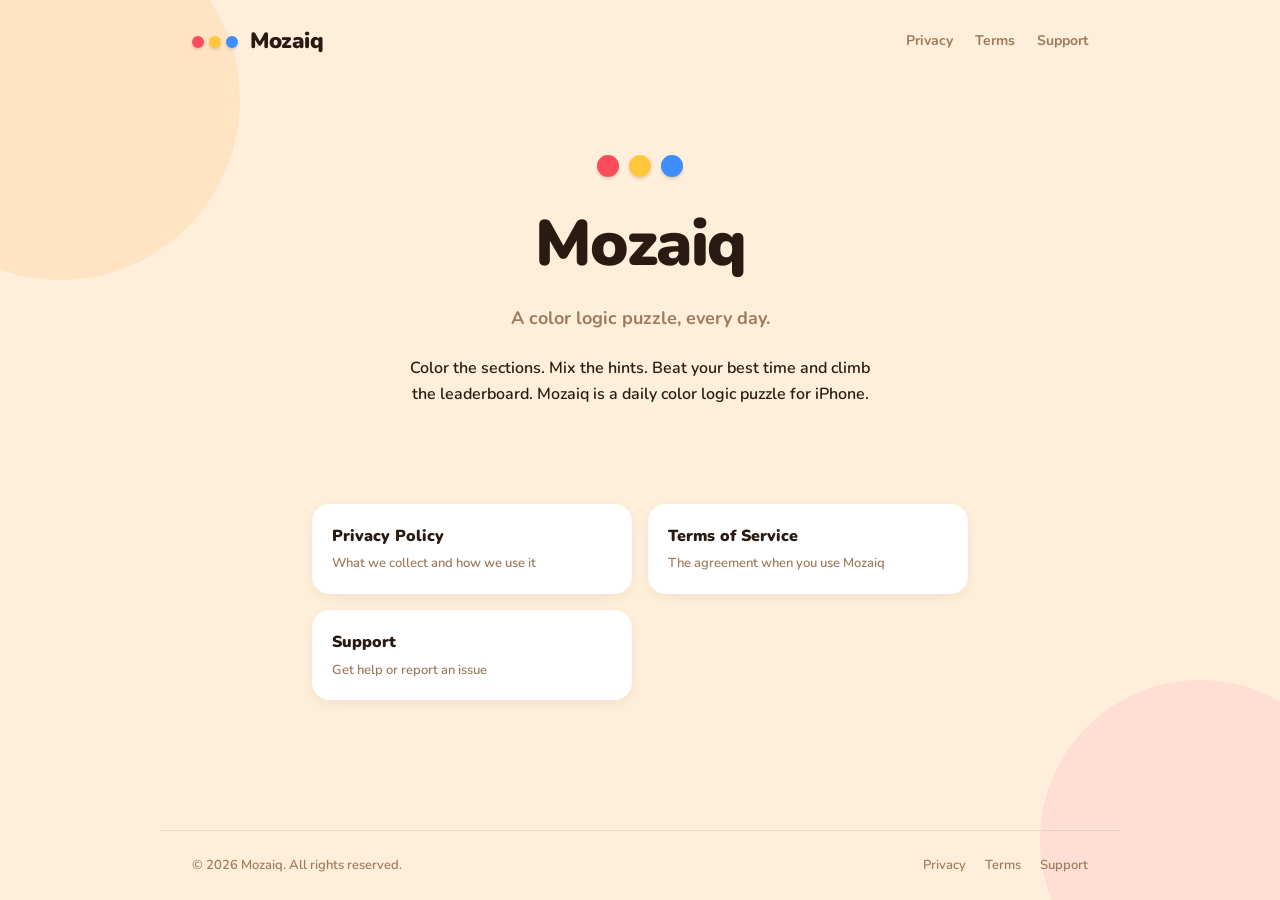
==== index.html @ 8b02a5b7 "Initial site: privacy, terms, support" ====
<!DOCTYPE html>
<html lang="en">
<head>
  <meta charset="UTF-8" />
  <meta name="viewport" content="width=device-width, initial-scale=1.0" />
  <title>Mozaiq — color logic puzzles</title>
  <meta name="description" content="A daily color logic puzzle game. Solve sections, mix hint colors, climb the leaderboard." />
  <link rel="preconnect" href="https://fonts.googleapis.com">
  <link rel="preconnect" href="https://fonts.gstatic.com" crossorigin>
  <link href="https://fonts.googleapis.com/css2?family=Nunito:wght@600;700;800;900&display=swap" rel="stylesheet">
  <link rel="stylesheet" href="style.css" />
</head>
<body>
  <nav class="nav">
    <a href="/" class="brand">
      <span class="brand-dots">
        <span class="d-r"></span>
        <span class="d-y"></span>
        <span class="d-b"></span>
      </span>
      <span class="brand-name">Mozaiq</span>
    </a>
    <div class="nav-links">
      <a href="privacy.html">Privacy</a>
      <a href="terms.html">Terms</a>
      <a href="support.html">Support</a>
    </div>
  </nav>

  <main>
    <section class="hero">
      <div class="brand-dots">
        <span class="d-r"></span>
        <span class="d-y"></span>
        <span class="d-b"></span>
      </div>
      <h1>Mozaiq</h1>
      <p class="tagline">A color logic puzzle, every day.</p>
      <p class="description">
        Color the sections. Mix the hints. Beat your best time and climb the
        leaderboard. Mozaiq is a daily color logic puzzle for iPhone.
      </p>
    </section>

    <div class="link-grid">
      <a href="privacy.html" class="link-card">
        <p class="link-card-title">Privacy Policy</p>
        <p class="link-card-sub">What we collect and how we use it</p>
      </a>
      <a href="terms.html" class="link-card">
        <p class="link-card-title">Terms of Service</p>
        <p class="link-card-sub">The agreement when you use Mozaiq</p>
      </a>
      <a href="support.html" class="link-card">
        <p class="link-card-title">Support</p>
        <p class="link-card-sub">Get help or report an issue</p>
      </a>
    </div>
  </main>

  <footer>
    <span>© <span id="year">2026</span> Mozaiq. All rights reserved.</span>
    <span>
      <a href="privacy.html">Privacy</a>
      <a href="terms.html">Terms</a>
      <a href="support.html">Support</a>
    </span>
  </footer>

  <script>document.getElementById('year').textContent = new Date().getFullYear();</script>
</body>
</html>
---- style.css ----
/* Mozaiq site — shared styles
   Matches the in-app palette and typography. */

:root {
  --bg: #FFEED9;
  --bg-alt: #FFE3C2;
  --panel: #FFFFFF;
  --ink: #2A1B12;
  --muted: #9C7C5E;
  --R: #F94D5C;
  --Y: #FFC83C;
  --B: #3D8DFB;
}

* { box-sizing: border-box; }

html, body {
  margin: 0;
  padding: 0;
  background: var(--bg);
  color: var(--ink);
  font-family: 'Nunito', system-ui, -apple-system, sans-serif;
  font-weight: 600;
  line-height: 1.6;
  -webkit-font-smoothing: antialiased;
}

body {
  min-height: 100vh;
  display: flex;
  flex-direction: column;
}

/* Decorative blobs (subtle, behind content) */
body::before, body::after {
  content: '';
  position: fixed;
  border-radius: 50%;
  z-index: 0;
  pointer-events: none;
}
body::before {
  width: 360px; height: 360px;
  background: #FFD7A8;
  opacity: 0.45;
  top: -80px; left: -120px;
}
body::after {
  width: 320px; height: 320px;
  background: #FFC0CB;
  opacity: 0.35;
  bottom: -100px; right: -80px;
}

/* Top nav */
.nav {
  position: relative;
  z-index: 1;
  padding: 24px 32px;
  display: flex;
  align-items: center;
  justify-content: space-between;
  max-width: 960px;
  margin: 0 auto;
  width: 100%;
}
.brand {
  display: flex;
  align-items: center;
  gap: 12px;
  text-decoration: none;
  color: var(--ink);
}
.brand-dots {
  display: flex;
  gap: 5px;
}
.brand-dots span {
  width: 12px; height: 12px;
  border-radius: 50%;
  box-shadow: 0 2px 3px rgba(42,27,18,0.15);
}
.brand-dots .d-r { background: var(--R); }
.brand-dots .d-y { background: var(--Y); }
.brand-dots .d-b { background: var(--B); }
.brand-name {
  font-weight: 900;
  font-size: 22px;
  letter-spacing: -0.5px;
}
.nav-links {
  display: flex;
  gap: 22px;
  font-size: 14px;
  font-weight: 700;
}
.nav-links a {
  color: var(--muted);
  text-decoration: none;
  transition: color 0.15s ease;
}
.nav-links a:hover { color: var(--ink); }
.nav-links a.active { color: var(--ink); }

/* Main content */
main {
  flex: 1;
  position: relative;
  z-index: 1;
  max-width: 720px;
  width: 100%;
  margin: 0 auto;
  padding: 24px 32px 64px;
}

.page-title {
  font-weight: 900;
  font-size: 38px;
  letter-spacing: -0.8px;
  line-height: 1.1;
  margin: 24px 0 8px;
}
.page-kicker {
  font-weight: 700;
  font-size: 12px;
  color: var(--muted);
  text-transform: uppercase;
  letter-spacing: 1.5px;
  margin: 0;
}
.page-updated {
  font-weight: 700;
  font-size: 13px;
  color: var(--muted);
  margin: 8px 0 32px;
}

/* Content card */
.card {
  background: var(--panel);
  border-radius: 22px;
  padding: 32px;
  box-shadow: 0 8px 24px rgba(42,27,18,0.08);
  margin-bottom: 24px;
}

.card h2 {
  font-weight: 900;
  font-size: 20px;
  margin: 28px 0 12px;
  letter-spacing: -0.3px;
}
.card h2:first-child { margin-top: 0; }

.card h3 {
  font-weight: 700;
  font-size: 15px;
  margin: 20px 0 6px;
  color: var(--ink);
}

.card p, .card li {
  font-size: 15px;
  color: var(--ink);
  margin: 8px 0;
}
.card ul, .card ol {
  padding-left: 22px;
}
.card a {
  color: var(--B);
  text-decoration: underline;
  text-decoration-color: rgba(61,141,251,0.4);
  text-underline-offset: 3px;
}
.card a:hover {
  text-decoration-color: var(--B);
}
.card strong { font-weight: 800; }

/* Landing hero */
.hero {
  text-align: center;
  padding: 48px 0 32px;
}
.hero .brand-dots {
  justify-content: center;
  margin: 0 auto 16px;
  gap: 10px;
}
.hero .brand-dots span {
  width: 22px; height: 22px;
}
.hero h1 {
  font-weight: 900;
  font-size: 64px;
  letter-spacing: -1.5px;
  margin: 0 0 8px;
}
.hero .tagline {
  font-weight: 700;
  font-size: 18px;
  color: var(--muted);
  margin: 0 0 24px;
}
.hero .description {
  font-size: 16px;
  max-width: 480px;
  margin: 0 auto 32px;
  color: var(--ink);
}

/* Big link cards on landing */
.link-grid {
  display: grid;
  grid-template-columns: repeat(auto-fit, minmax(220px, 1fr));
  gap: 16px;
  margin: 32px 0;
}
.link-card {
  background: var(--panel);
  border-radius: 18px;
  padding: 20px;
  text-decoration: none;
  color: var(--ink);
  box-shadow: 0 4px 12px rgba(42,27,18,0.06);
  transition: transform 0.15s ease, box-shadow 0.15s ease;
}
.link-card:hover {
  transform: translateY(-2px);
  box-shadow: 0 8px 20px rgba(42,27,18,0.10);
}
.link-card-title {
  font-weight: 900;
  font-size: 16px;
  margin: 0 0 4px;
}
.link-card-sub {
  font-weight: 600;
  font-size: 13px;
  color: var(--muted);
  margin: 0;
}

/* Footer */
footer {
  position: relative;
  z-index: 1;
  padding: 24px 32px;
  max-width: 960px;
  margin: 0 auto;
  width: 100%;
  border-top: 1px solid rgba(42,27,18,0.08);
  font-size: 13px;
  color: var(--muted);
  display: flex;
  justify-content: space-between;
  flex-wrap: wrap;
  gap: 12px;
}
footer a {
  color: var(--muted);
  text-decoration: none;
  margin-left: 16px;
}
footer a:hover { color: var(--ink); }

/* Mobile */
@media (max-width: 640px) {
  .nav, main, footer { padding-left: 20px; padding-right: 20px; }
  .nav-links { gap: 14px; font-size: 13px; }
  .page-title { font-size: 30px; }
  .hero h1 { font-size: 48px; }
  .card { padding: 24px; }
}
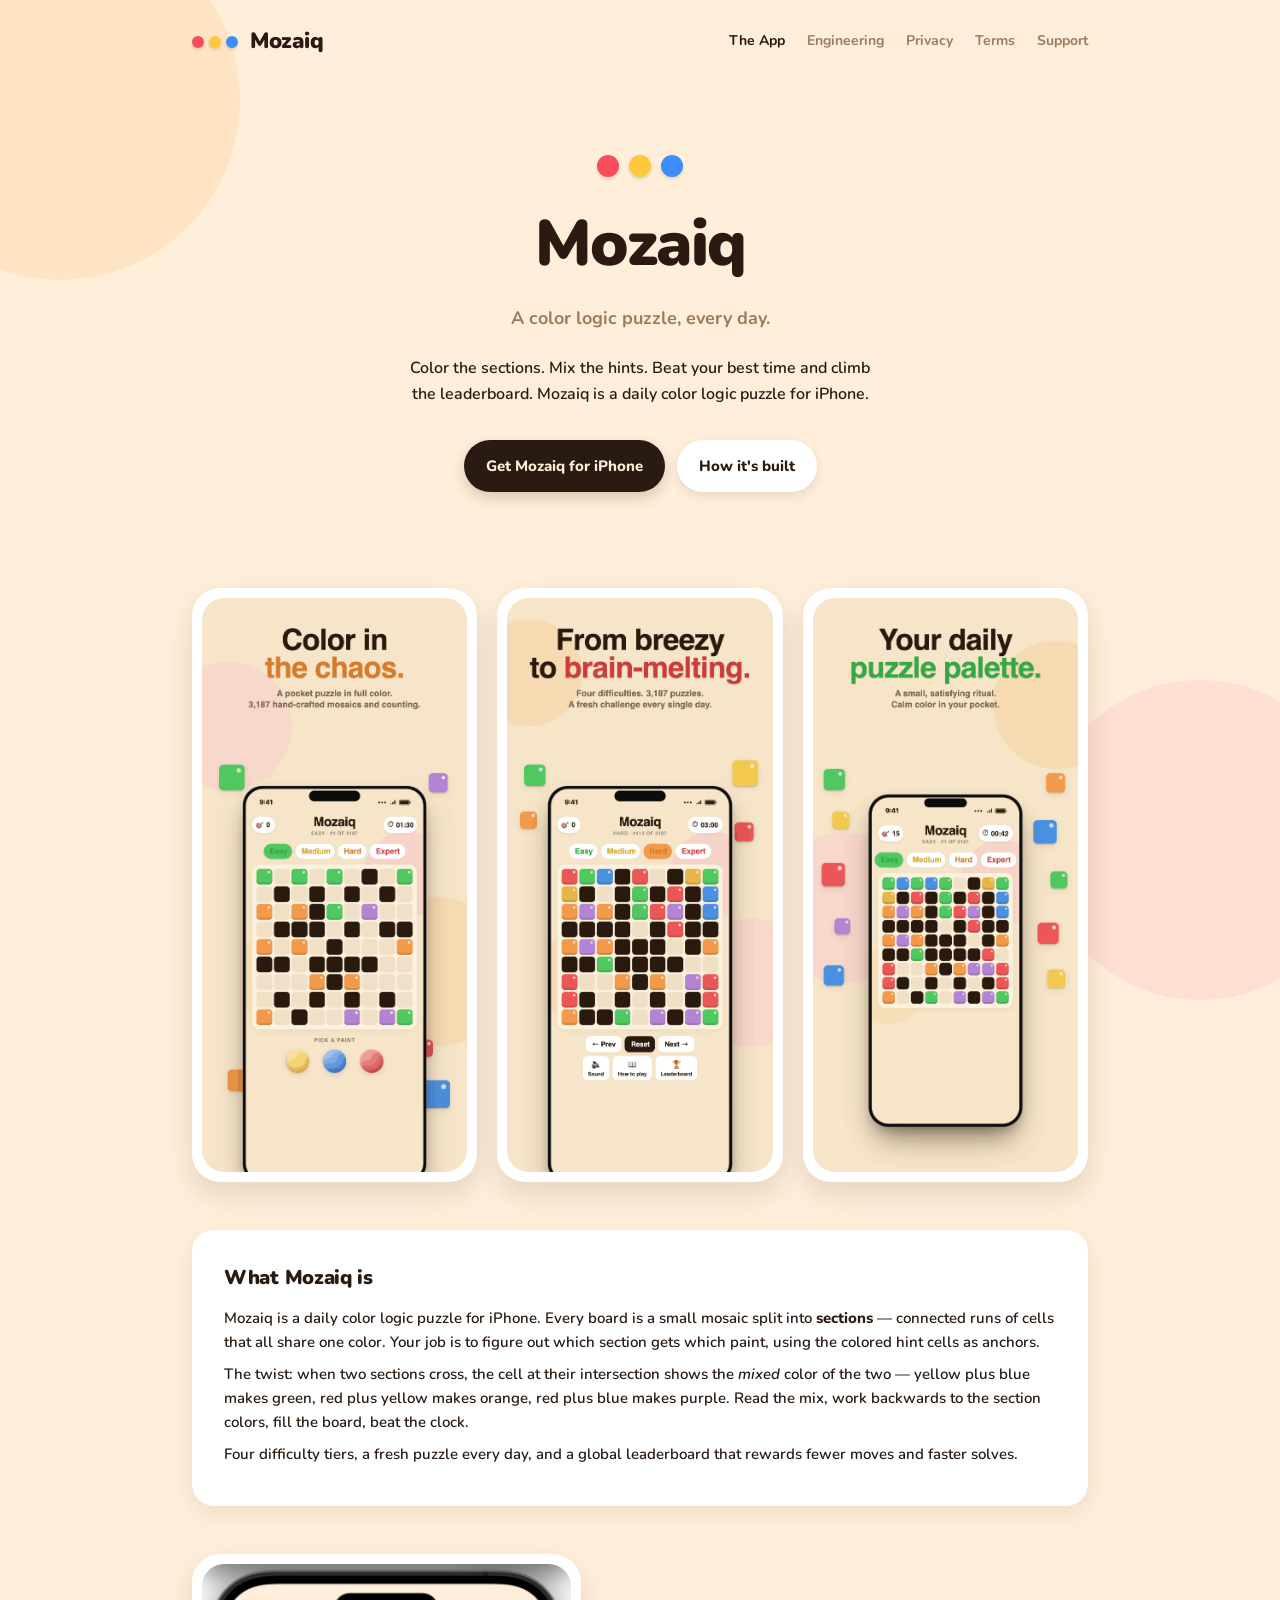
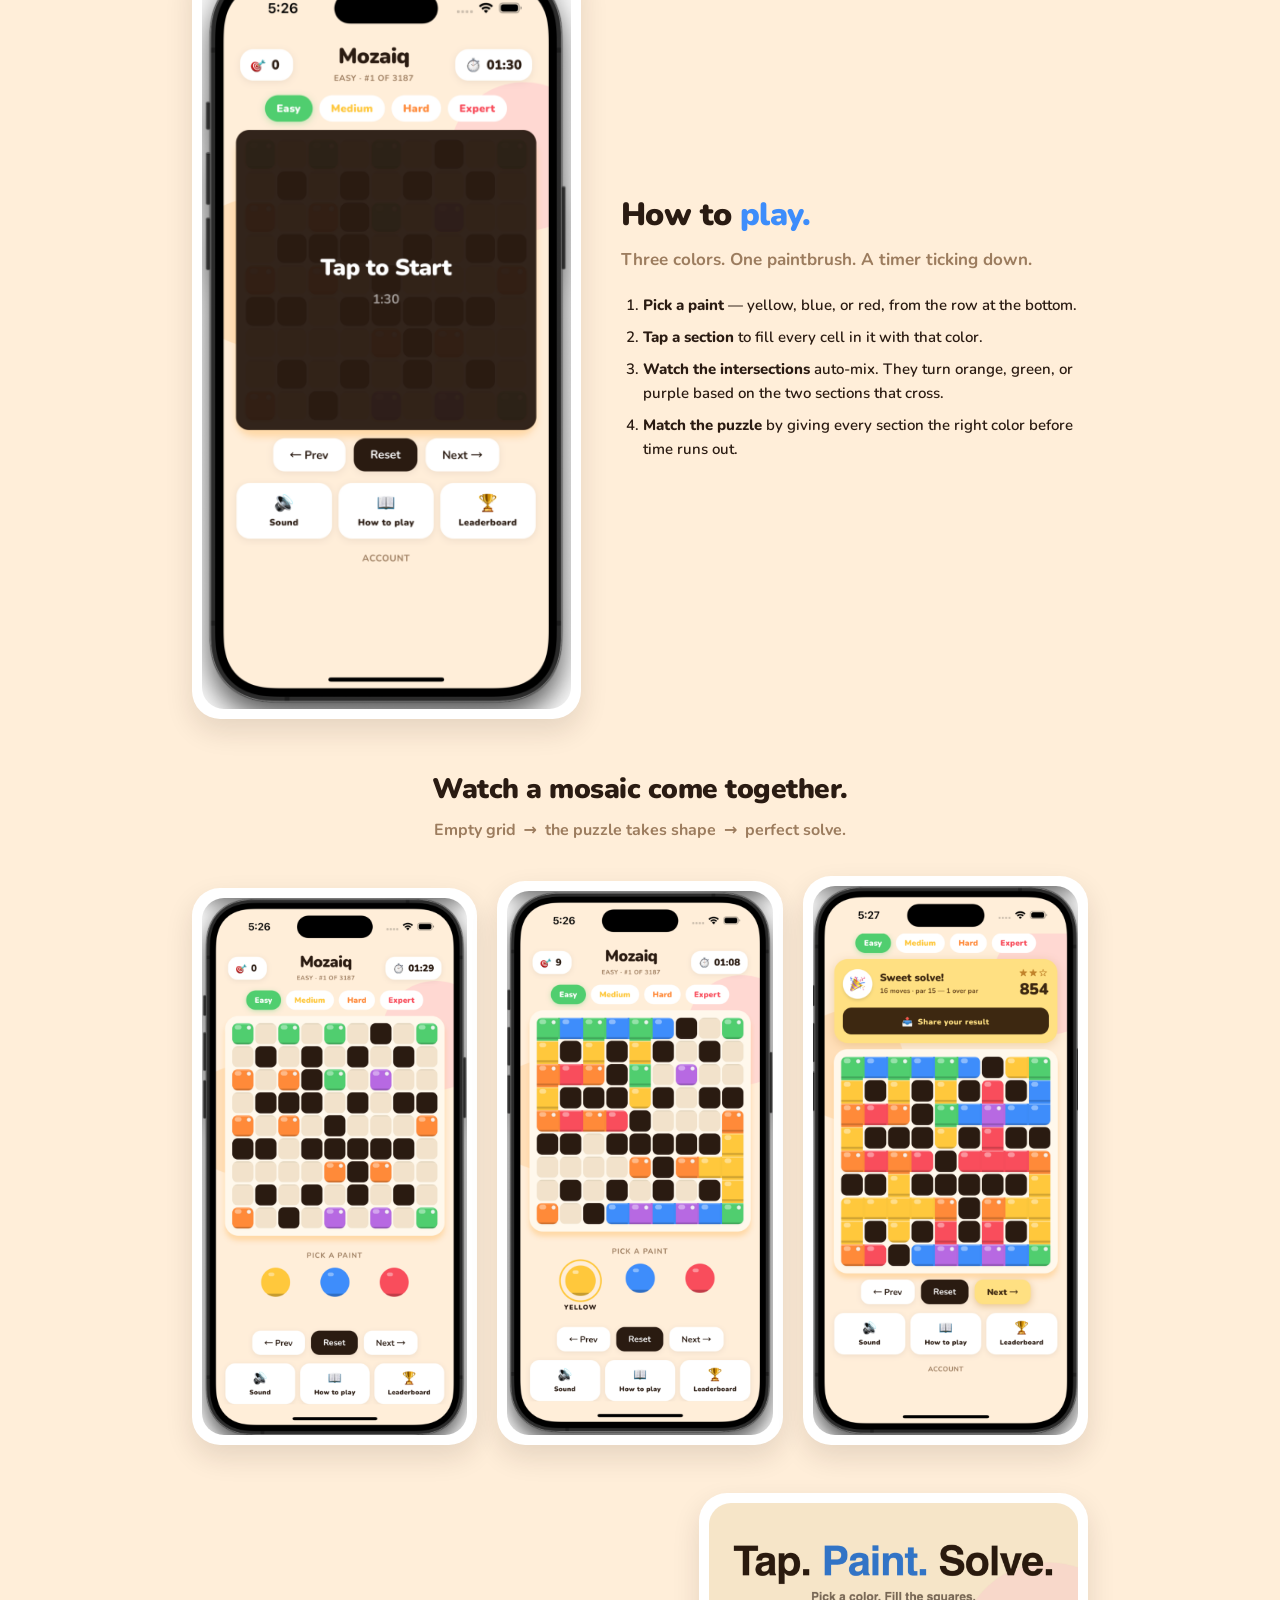
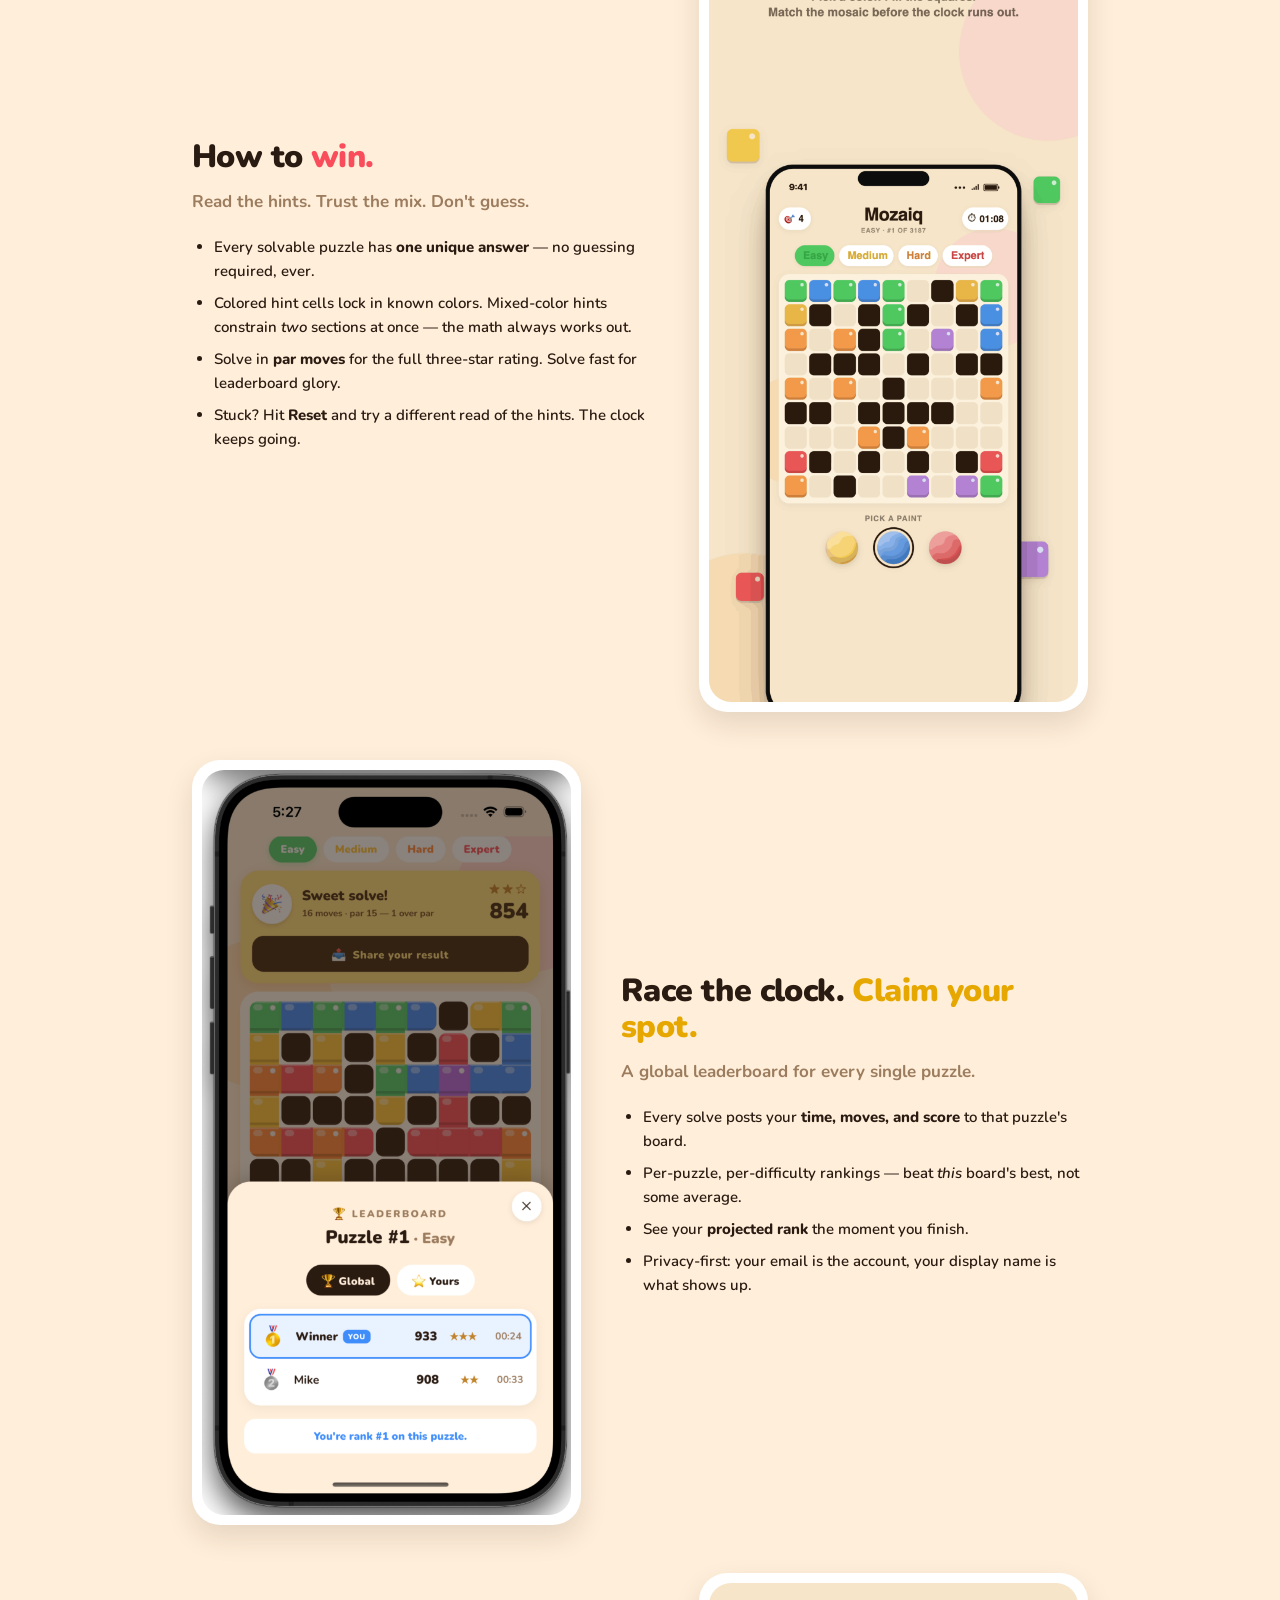
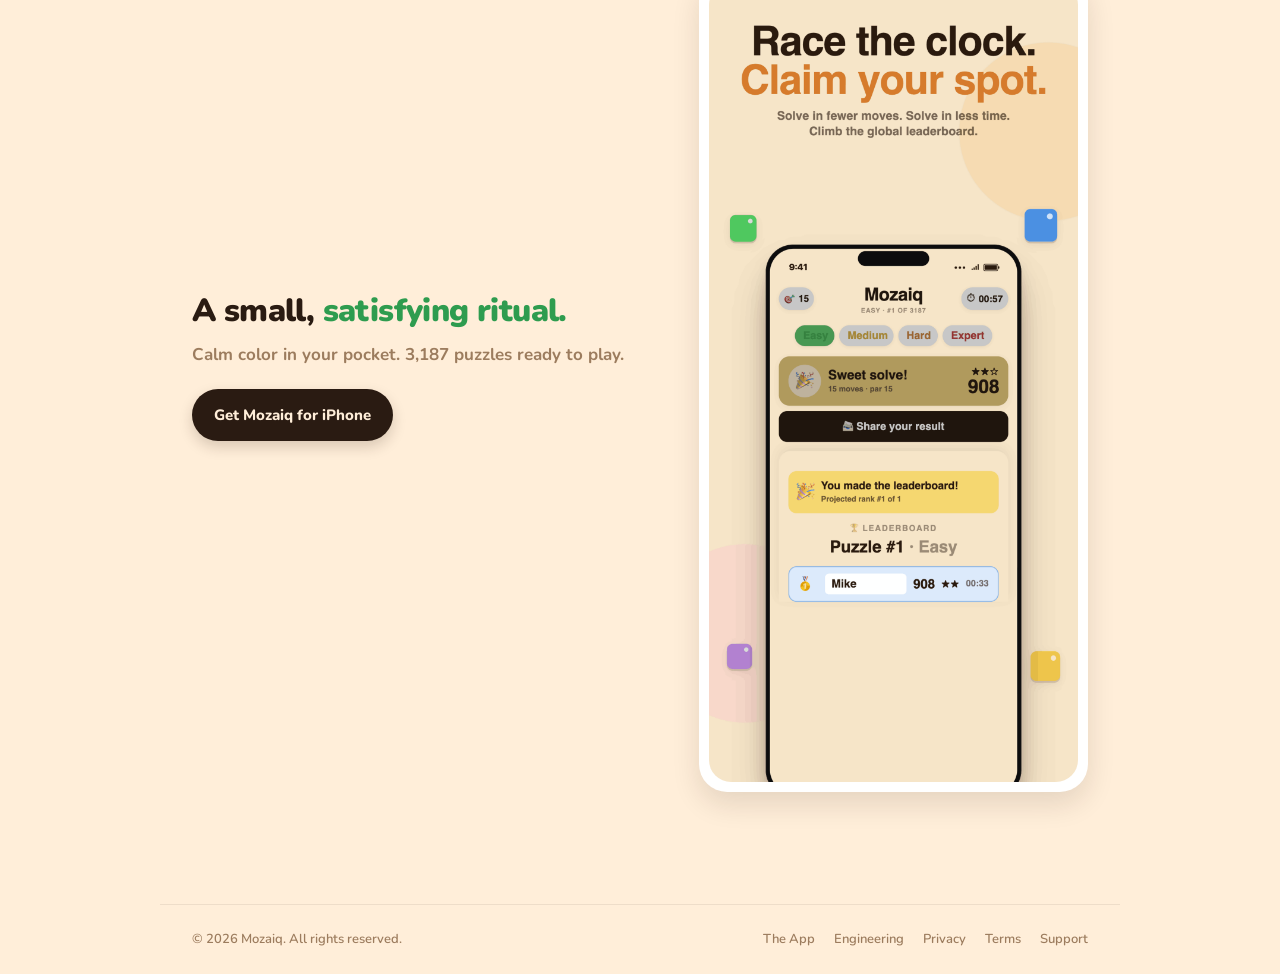
==== commit 43ca16fc: "Add marketing landing and engineering portfolio pages - Merge home page with marketing content: hero" ====
--- a/index.html
+++ b/index.html
@@ -12,7 +12,7 @@
 </head>
 <body>
   <nav class="nav">
-    <a href="/" class="brand">
+    <a href="index.html" class="brand">
       <span class="brand-dots">
         <span class="d-r"></span>
         <span class="d-y"></span>
@@ -21,13 +21,15 @@
       <span class="brand-name">Mozaiq</span>
     </a>
     <div class="nav-links">
+      <a href="index.html" class="active">The App</a>
+      <a href="engineering.html">Engineering</a>
       <a href="privacy.html">Privacy</a>
       <a href="terms.html">Terms</a>
       <a href="support.html">Support</a>
     </div>
   </nav>
 
-  <main>
+  <main class="wide">
     <section class="hero">
       <div class="brand-dots">
         <span class="d-r"></span>
@@ -40,27 +42,136 @@
         Color the sections. Mix the hints. Beat your best time and climb the
         leaderboard. Mozaiq is a daily color logic puzzle for iPhone.
       </p>
+      <div class="cta-row">
+        <!-- TODO: replace href="#" with real App Store / TestFlight URL when live -->
+        <a href="#" class="btn">Get Mozaiq for iPhone</a>
+        <a href="engineering.html" class="btn btn-secondary">How it's built</a>
+      </div>
     </section>
 
-    <div class="link-grid">
-      <a href="privacy.html" class="link-card">
-        <p class="link-card-title">Privacy Policy</p>
-        <p class="link-card-sub">What we collect and how we use it</p>
-      </a>
-      <a href="terms.html" class="link-card">
-        <p class="link-card-title">Terms of Service</p>
-        <p class="link-card-sub">The agreement when you use Mozaiq</p>
-      </a>
-      <a href="support.html" class="link-card">
-        <p class="link-card-title">Support</p>
-        <p class="link-card-sub">Get help or report an issue</p>
-      </a>
+    <!-- Hero strip: 3 polished App Store promo frames -->
+    <section class="screenshot-strip" aria-label="App Store promo screenshots">
+      <div class="screenshot">
+        <img src="assets/screenshots/mozaiq-promo-01.png" alt="Mozaiq promo: Color in the chaos" />
+      </div>
+      <div class="screenshot">
+        <img src="assets/screenshots/mozaiq-promo-03.png" alt="Mozaiq promo: From breezy to brain-melting" />
+      </div>
+      <div class="screenshot">
+        <img src="assets/screenshots/mozaiq-promo-05.png" alt="Mozaiq promo: Your daily puzzle palette" />
+      </div>
+    </section>
+
+    <!-- What Mozaiq is -->
+    <div class="card">
+      <h2>What Mozaiq is</h2>
+      <p>
+        Mozaiq is a daily color logic puzzle for iPhone. Every board is a small mosaic
+        split into <strong>sections</strong> — connected runs of cells that all share one color.
+        Your job is to figure out which section gets which paint, using the colored hint
+        cells as anchors.
+      </p>
+      <p>
+        The twist: when two sections cross, the cell at their intersection shows the
+        <em>mixed</em> color of the two — yellow plus blue makes green, red plus yellow
+        makes orange, red plus blue makes purple. Read the mix, work backwards to the
+        section colors, fill the board, beat the clock.
+      </p>
+      <p>
+        Four difficulty tiers, a fresh puzzle every day, and a global leaderboard
+        that rewards fewer moves and faster solves.
+      </p>
     </div>
+
+    <!-- How to play -->
+    <section class="feature-row">
+      <div class="feature-shot">
+        <img src="assets/screenshots/pic%200.png" alt="Mozaiq main board — Tap to start" />
+      </div>
+      <div class="feature-copy">
+        <h2>How to <span class="accent-b">play.</span></h2>
+        <p class="lede">Three colors. One paintbrush. A timer ticking down.</p>
+        <ol>
+          <li><strong>Pick a paint</strong> — yellow, blue, or red, from the row at the bottom.</li>
+          <li><strong>Tap a section</strong> to fill every cell in it with that color.</li>
+          <li><strong>Watch the intersections</strong> auto-mix. They turn orange, green, or purple based on the two sections that cross.</li>
+          <li><strong>Match the puzzle</strong> by giving every section the right color before time runs out.</li>
+        </ol>
+      </div>
+    </section>
+
+    <!-- Gameplay arc: empty → mid → completed -->
+    <section class="arc">
+      <h2 class="arc-title">Watch a mosaic come together.</h2>
+      <p class="arc-sub">Empty grid &nbsp;→&nbsp; the puzzle takes shape &nbsp;→&nbsp; perfect solve.</p>
+      <div class="screenshot-strip" aria-label="Gameplay progression: empty, mid-game, completed">
+        <div class="screenshot">
+          <img src="assets/screenshots/pic1.png" alt="Mozaiq board — empty starting state with hints only" />
+        </div>
+        <div class="screenshot">
+          <img src="assets/screenshots/pic2.png" alt="Mozaiq board — mid-game, sections being filled in" />
+        </div>
+        <div class="screenshot">
+          <img src="assets/screenshots/pic3.png" alt="Mozaiq board — completed, every section solved" />
+        </div>
+      </div>
+    </section>
+
+    <!-- How to win -->
+    <section class="feature-row reverse">
+      <div class="feature-shot">
+        <img src="assets/screenshots/mozaiq-promo-02.png" alt="Mozaiq promo: Tap. Paint. Solve." />
+      </div>
+      <div class="feature-copy">
+        <h2>How to <span class="accent-r">win.</span></h2>
+        <p class="lede">Read the hints. Trust the mix. Don't guess.</p>
+        <ul>
+          <li>Every solvable puzzle has <strong>one unique answer</strong> — no guessing required, ever.</li>
+          <li>Colored hint cells lock in known colors. Mixed-color hints constrain <em>two</em> sections at once — the math always works out.</li>
+          <li>Solve in <strong>par moves</strong> for the full three-star rating. Solve fast for leaderboard glory.</li>
+          <li>Stuck? Hit <strong>Reset</strong> and try a different read of the hints. The clock keeps going.</li>
+        </ul>
+      </div>
+    </section>
+
+    <!-- Leaderboard -->
+    <section class="feature-row">
+      <div class="feature-shot">
+        <img src="assets/screenshots/pic%204.png" alt="Mozaiq leaderboard — projected rank after a solve" />
+      </div>
+      <div class="feature-copy">
+        <h2>Race the clock. <span class="accent-y">Claim your spot.</span></h2>
+        <p class="lede">A global leaderboard for every single puzzle.</p>
+        <ul>
+          <li>Every solve posts your <strong>time, moves, and score</strong> to that puzzle's board.</li>
+          <li>Per-puzzle, per-difficulty rankings — beat <em>this</em> board's best, not some average.</li>
+          <li>See your <strong>projected rank</strong> the moment you finish.</li>
+          <li>Privacy-first: your email is the account, your display name is what shows up.</li>
+        </ul>
+      </div>
+    </section>
+
+    <!-- Closing -->
+    <section class="feature-row reverse">
+      <div class="feature-shot">
+        <img src="assets/screenshots/mozaiq-promo-04.png" alt="Mozaiq promo: Race the clock, claim your spot" />
+      </div>
+      <div class="feature-copy">
+        <h2>A small, <span class="accent-g">satisfying ritual.</span></h2>
+        <p class="lede">Calm color in your pocket. 3,187 puzzles ready to play.</p>
+        <div class="cta-row" style="justify-content: flex-start;">
+          <!-- TODO: replace href="#" with real App Store / TestFlight URL when live -->
+          <a href="#" class="btn">Get Mozaiq for iPhone</a>
+        </div>
+      </div>
+    </section>
   </main>
 
   <footer>
     <span>© <span id="year">2026</span> Mozaiq. All rights reserved.</span>
     <span>
+      <a href="index.html">The App</a>
+      <a href="engineering.html">Engineering</a>
       <a href="privacy.html">Privacy</a>
       <a href="terms.html">Terms</a>
       <a href="support.html">Support</a>
--- a/style.css
+++ b/style.css
@@ -265,6 +265,308 @@
 }
 footer a:hover { color: var(--ink); }
 
+/* ─────────────────────────────────────────────────────────────
+   Wide pages (marketing + engineering): widen main, allow rows
+   ───────────────────────────────────────────────────────────── */
+main.wide {
+  max-width: 960px;
+}
+
+/* Hero CTA button (marketing page) */
+.cta-row {
+  display: flex;
+  justify-content: center;
+  gap: 12px;
+  flex-wrap: wrap;
+  margin: 8px 0 32px;
+}
+.btn {
+  display: inline-flex;
+  align-items: center;
+  gap: 8px;
+  background: var(--ink);
+  color: var(--bg);
+  font-family: inherit;
+  font-weight: 800;
+  font-size: 15px;
+  text-decoration: none;
+  padding: 14px 22px;
+  border-radius: 999px;
+  box-shadow: 0 6px 14px rgba(42,27,18,0.18);
+  transition: transform 0.15s ease, box-shadow 0.15s ease;
+}
+.btn:hover {
+  transform: translateY(-1px);
+  box-shadow: 0 10px 20px rgba(42,27,18,0.22);
+}
+.btn-secondary {
+  background: var(--panel);
+  color: var(--ink);
+  box-shadow: 0 4px 12px rgba(42,27,18,0.10);
+}
+
+/* Screenshot strip — phone frames in a row */
+.screenshot-strip {
+  display: grid;
+  grid-template-columns: repeat(3, 1fr);
+  gap: 20px;
+  margin: 32px 0 48px;
+  align-items: end;
+}
+.screenshot {
+  background: var(--panel);
+  border-radius: 28px;
+  padding: 10px;
+  box-shadow: 0 12px 28px rgba(42,27,18,0.12);
+  overflow: hidden;
+}
+.screenshot img {
+  width: 100%;
+  height: auto;
+  display: block;
+  border-radius: 22px;
+}
+/* Captioned arc — used for the empty → mid → completed gameplay progression */
+.arc {
+  margin: 48px 0;
+}
+.arc-title {
+  text-align: center;
+  font-weight: 900;
+  font-size: 28px;
+  letter-spacing: -0.5px;
+  margin: 0 0 6px;
+}
+.arc-sub {
+  text-align: center;
+  color: var(--muted);
+  font-weight: 700;
+  margin: 0 0 24px;
+}
+
+/* Feature rows — alternating image / copy */
+.feature-row {
+  display: grid;
+  grid-template-columns: 1fr 1.2fr;
+  gap: 40px;
+  align-items: center;
+  margin: 48px 0;
+}
+.feature-row.reverse {
+  grid-template-columns: 1.2fr 1fr;
+}
+.feature-row.reverse .feature-shot {
+  order: 2;
+}
+.feature-shot {
+  background: var(--panel);
+  border-radius: 28px;
+  padding: 10px;
+  box-shadow: 0 12px 28px rgba(42,27,18,0.12);
+}
+.feature-shot img {
+  width: 100%;
+  height: auto;
+  display: block;
+  border-radius: 22px;
+}
+.feature-shot .screenshot-placeholder {
+  aspect-ratio: 9 / 19.5;
+}
+.feature-copy h2 {
+  font-weight: 900;
+  font-size: 32px;
+  letter-spacing: -0.6px;
+  line-height: 1.15;
+  margin: 0 0 12px;
+}
+.feature-copy .lede {
+  font-size: 17px;
+  color: var(--muted);
+  font-weight: 700;
+  margin: 0 0 20px;
+}
+.feature-copy ol, .feature-copy ul {
+  padding-left: 22px;
+  font-size: 15px;
+}
+.feature-copy li { margin: 8px 0; }
+.feature-copy li strong { font-weight: 800; }
+
+/* Color-accent words (for hero headlines) */
+.accent-r { color: var(--R); }
+.accent-y { color: #E6A800; } /* darker yellow for contrast on beige */
+.accent-b { color: var(--B); }
+.accent-g { color: #2E9C4F; }
+.accent-o { color: #E26A1F; }
+.accent-p { color: #8B4FB5; }
+
+/* ─────────────────────────────────────────────────────────────
+   Engineering page components
+   ───────────────────────────────────────────────────────────── */
+
+/* Lede paragraph under page title */
+.page-lede {
+  font-size: 18px;
+  color: var(--ink);
+  font-weight: 700;
+  margin: 0 0 32px;
+  max-width: 640px;
+}
+
+/* Stat grid — "at a glance" numbers */
+.stat-grid {
+  display: grid;
+  grid-template-columns: repeat(auto-fit, minmax(180px, 1fr));
+  gap: 16px;
+  margin: 24px 0 32px;
+}
+.stat {
+  background: var(--panel);
+  border-radius: 18px;
+  padding: 20px;
+  box-shadow: 0 4px 12px rgba(42,27,18,0.06);
+}
+.stat-num {
+  font-weight: 900;
+  font-size: 28px;
+  letter-spacing: -0.5px;
+  color: var(--ink);
+  margin: 0 0 4px;
+  line-height: 1.1;
+}
+.stat-label {
+  font-weight: 700;
+  font-size: 13px;
+  color: var(--muted);
+  margin: 0;
+}
+
+/* Tech-stack pills, grouped by surface */
+.stack-group {
+  margin: 16px 0 24px;
+}
+.stack-group h3 {
+  font-weight: 700;
+  font-size: 12px;
+  text-transform: uppercase;
+  letter-spacing: 1.5px;
+  color: var(--muted);
+  margin: 16px 0 10px;
+}
+.tech-tags {
+  display: flex;
+  flex-wrap: wrap;
+  gap: 8px;
+}
+.tech-tag {
+  background: var(--bg-alt);
+  color: var(--ink);
+  font-weight: 700;
+  font-size: 13px;
+  padding: 6px 12px;
+  border-radius: 999px;
+}
+
+/* Pipeline diagram — vertical stages with connectors */
+.pipeline {
+  display: flex;
+  flex-direction: column;
+  gap: 0;
+  margin: 20px 0;
+}
+.pipeline-stage {
+  background: var(--bg-alt);
+  border-radius: 14px;
+  padding: 14px 18px;
+  position: relative;
+}
+.pipeline-stage + .pipeline-stage {
+  margin-top: 24px;
+}
+.pipeline-stage + .pipeline-stage::before {
+  content: '';
+  position: absolute;
+  top: -18px;
+  left: 28px;
+  width: 2px;
+  height: 12px;
+  background: var(--muted);
+  opacity: 0.4;
+  border-radius: 2px;
+}
+.pipeline-stage-name {
+  font-weight: 900;
+  font-size: 15px;
+  margin: 0 0 4px;
+  color: var(--ink);
+}
+.pipeline-stage-detail {
+  font-size: 13px;
+  color: var(--muted);
+  margin: 0;
+  font-weight: 600;
+}
+.pipeline-stage-detail code {
+  background: var(--panel);
+  color: var(--ink);
+  padding: 1px 6px;
+  border-radius: 4px;
+  font-size: 12px;
+}
+
+/* Inline code style */
+code.path {
+  background: var(--bg-alt);
+  color: var(--ink);
+  padding: 1px 6px;
+  border-radius: 4px;
+  font-size: 13px;
+  font-family: ui-monospace, SFMono-Regular, Menlo, monospace;
+  font-weight: 700;
+}
+
+/* Color swatch row */
+.swatch-row {
+  display: flex;
+  gap: 10px;
+  flex-wrap: wrap;
+  margin: 12px 0 20px;
+}
+.swatch {
+  width: 56px;
+  height: 56px;
+  border-radius: 14px;
+  box-shadow: 0 4px 10px rgba(42,27,18,0.12);
+  display: flex;
+  align-items: flex-end;
+  justify-content: center;
+  padding-bottom: 4px;
+  font-size: 11px;
+  font-weight: 800;
+  color: rgba(255,255,255,0.95);
+  text-shadow: 0 1px 2px rgba(0,0,0,0.25);
+}
+
+/* Single screenshot embedded inline (for engineering page) */
+.inline-shot {
+  max-width: 280px;
+  margin: 24px auto;
+  background: var(--panel);
+  border-radius: 28px;
+  padding: 10px;
+  box-shadow: 0 12px 28px rgba(42,27,18,0.12);
+}
+.inline-shot img {
+  width: 100%;
+  height: auto;
+  display: block;
+  border-radius: 22px;
+}
+.inline-shot .screenshot-placeholder {
+  aspect-ratio: 9 / 19.5;
+}
+
 /* Mobile */
 @media (max-width: 640px) {
   .nav, main, footer { padding-left: 20px; padding-right: 20px; }
@@ -272,4 +574,12 @@
   .page-title { font-size: 30px; }
   .hero h1 { font-size: 48px; }
   .card { padding: 24px; }
-}
+  .screenshot-strip { grid-template-columns: 1fr; max-width: 320px; margin-left: auto; margin-right: auto; }
+  .feature-row, .feature-row.reverse {
+    grid-template-columns: 1fr;
+    gap: 24px;
+  }
+  .feature-row.reverse .feature-shot { order: 0; }
+  .feature-shot, .inline-shot { max-width: 320px; margin-left: auto; margin-right: auto; }
+  .feature-copy h2 { font-size: 26px; }
+}
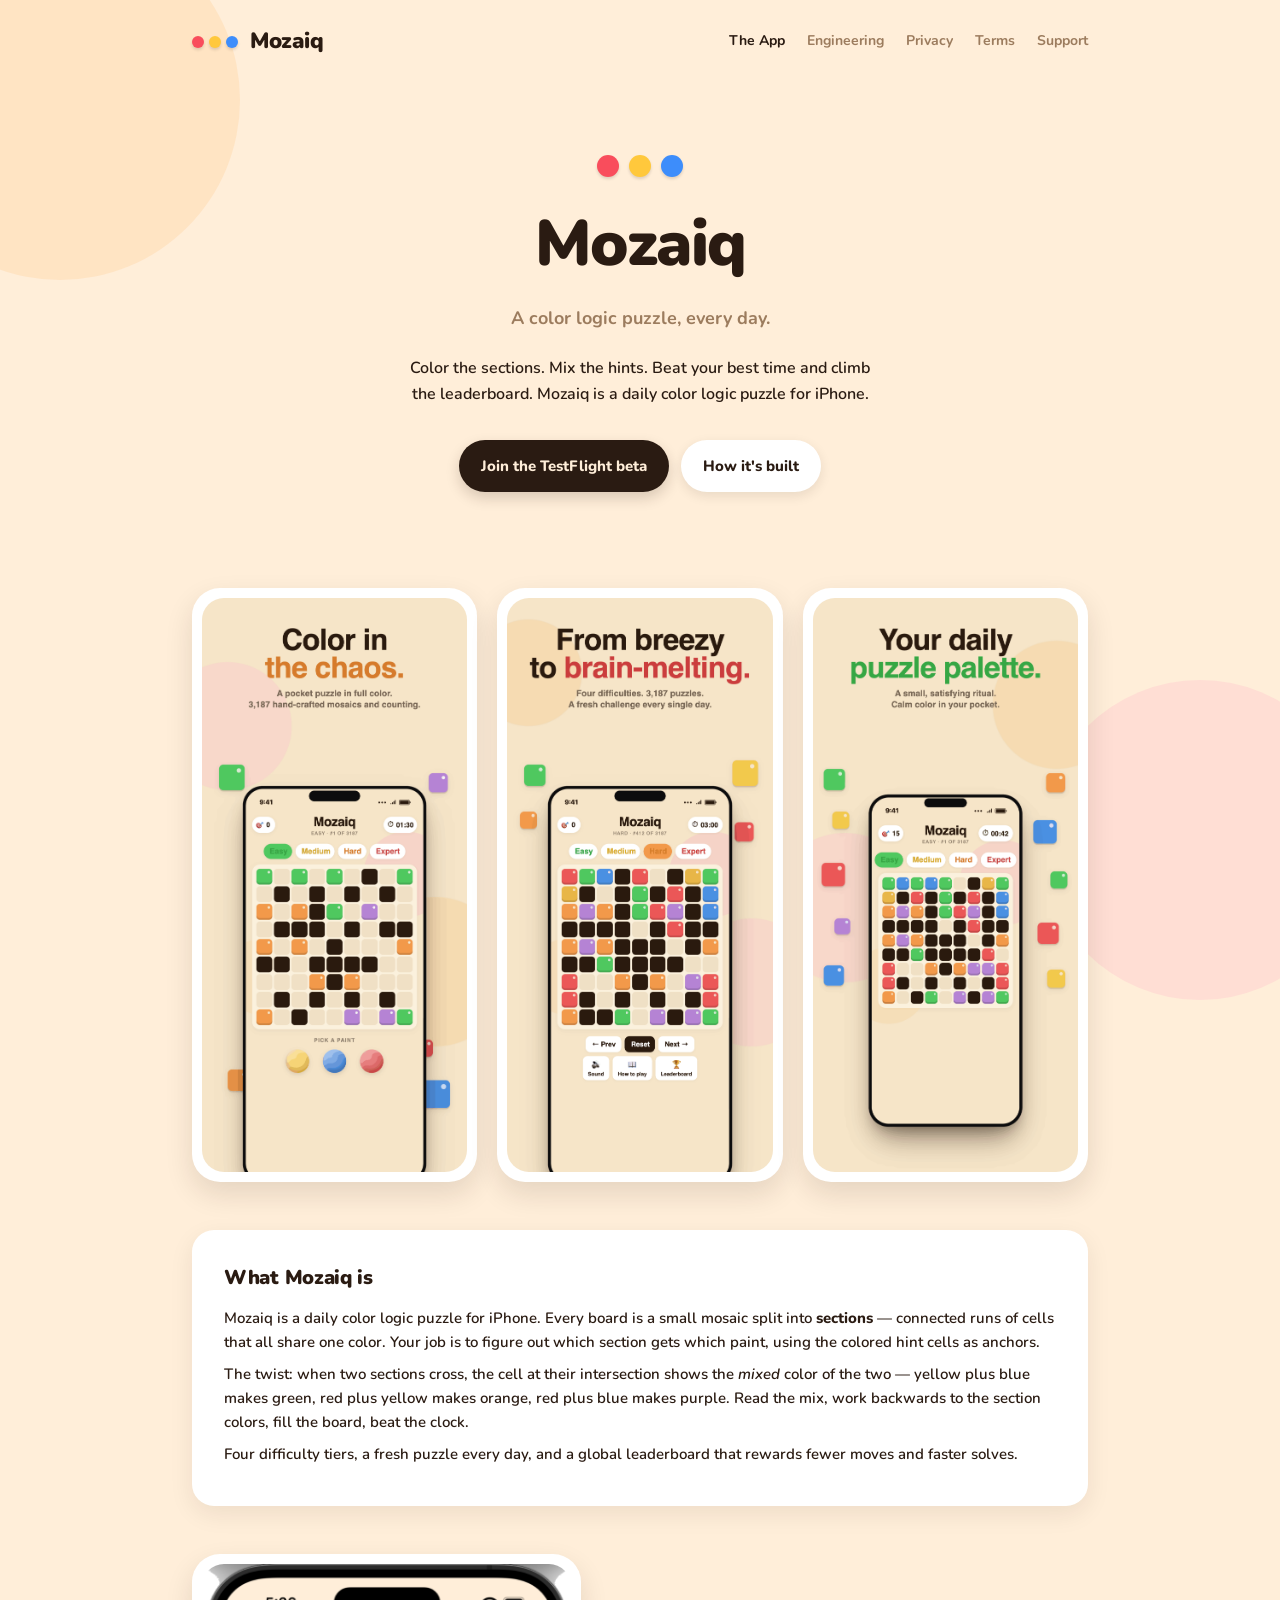
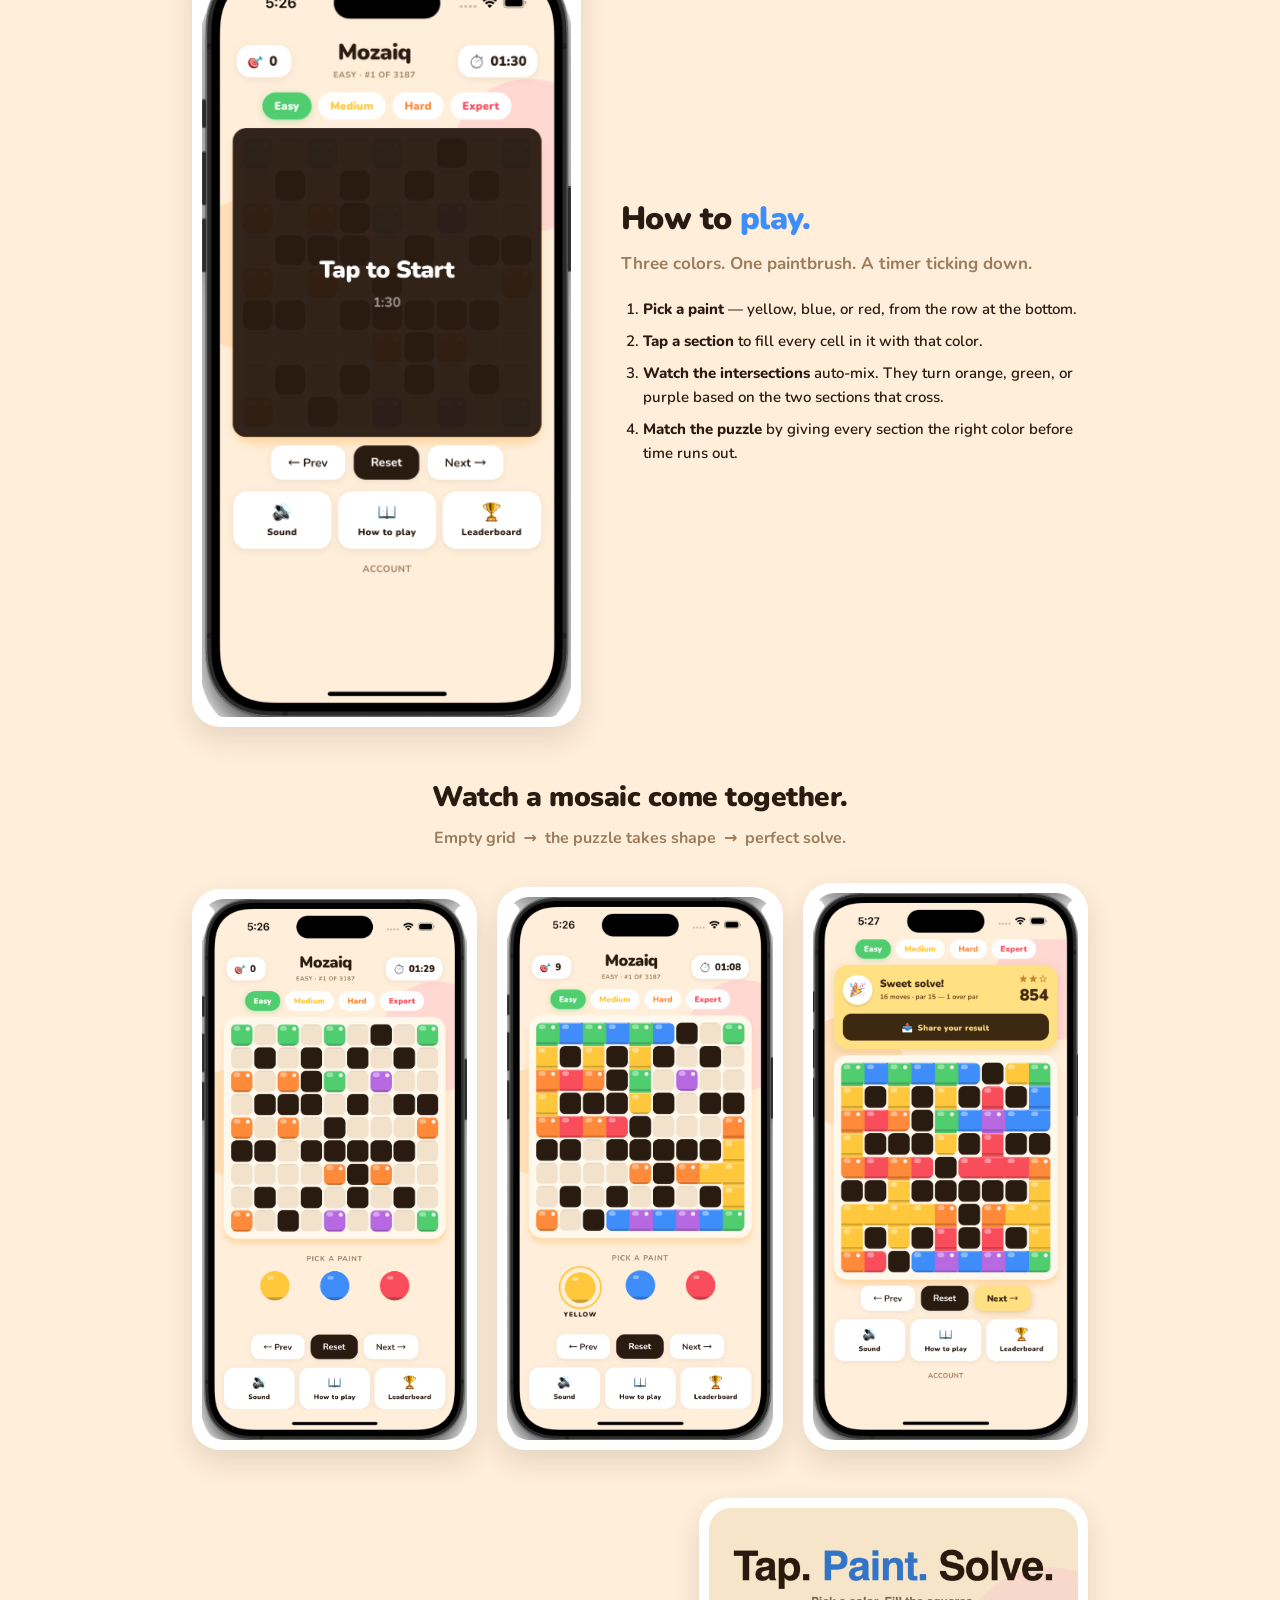
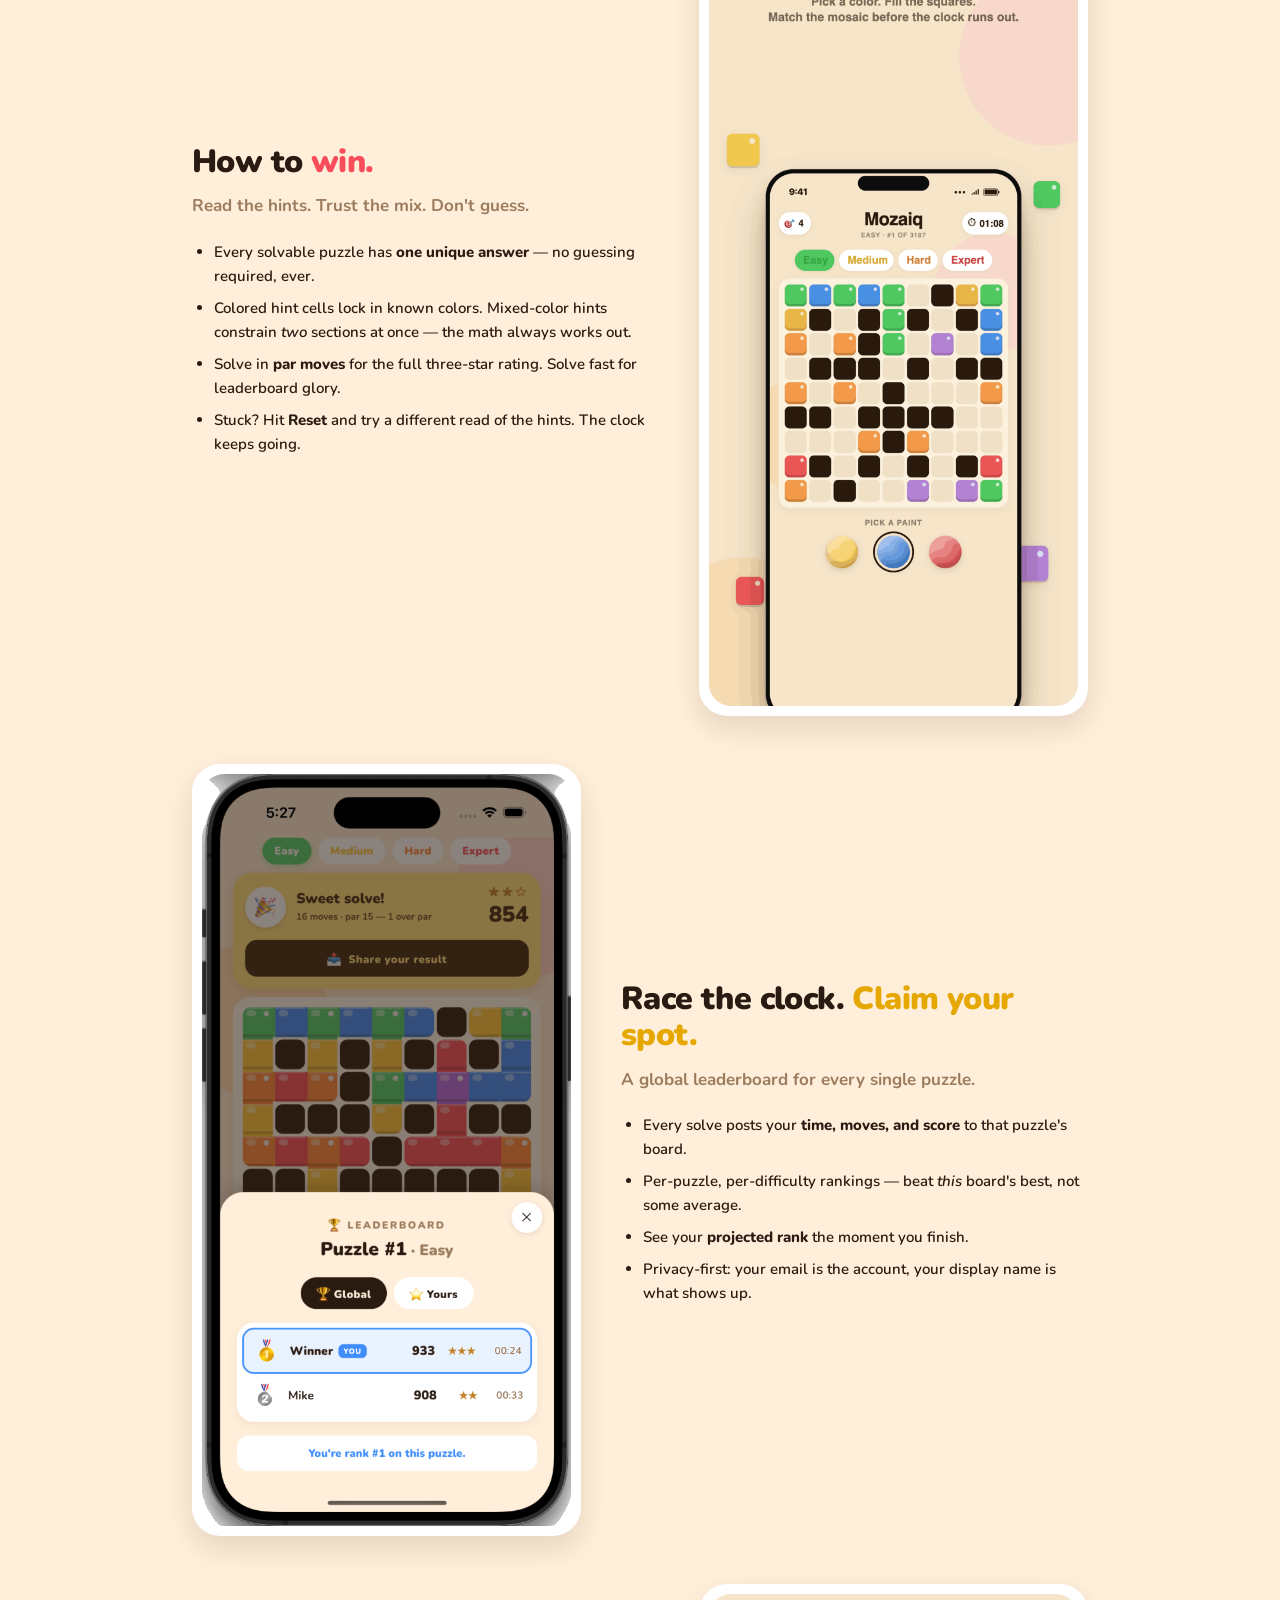
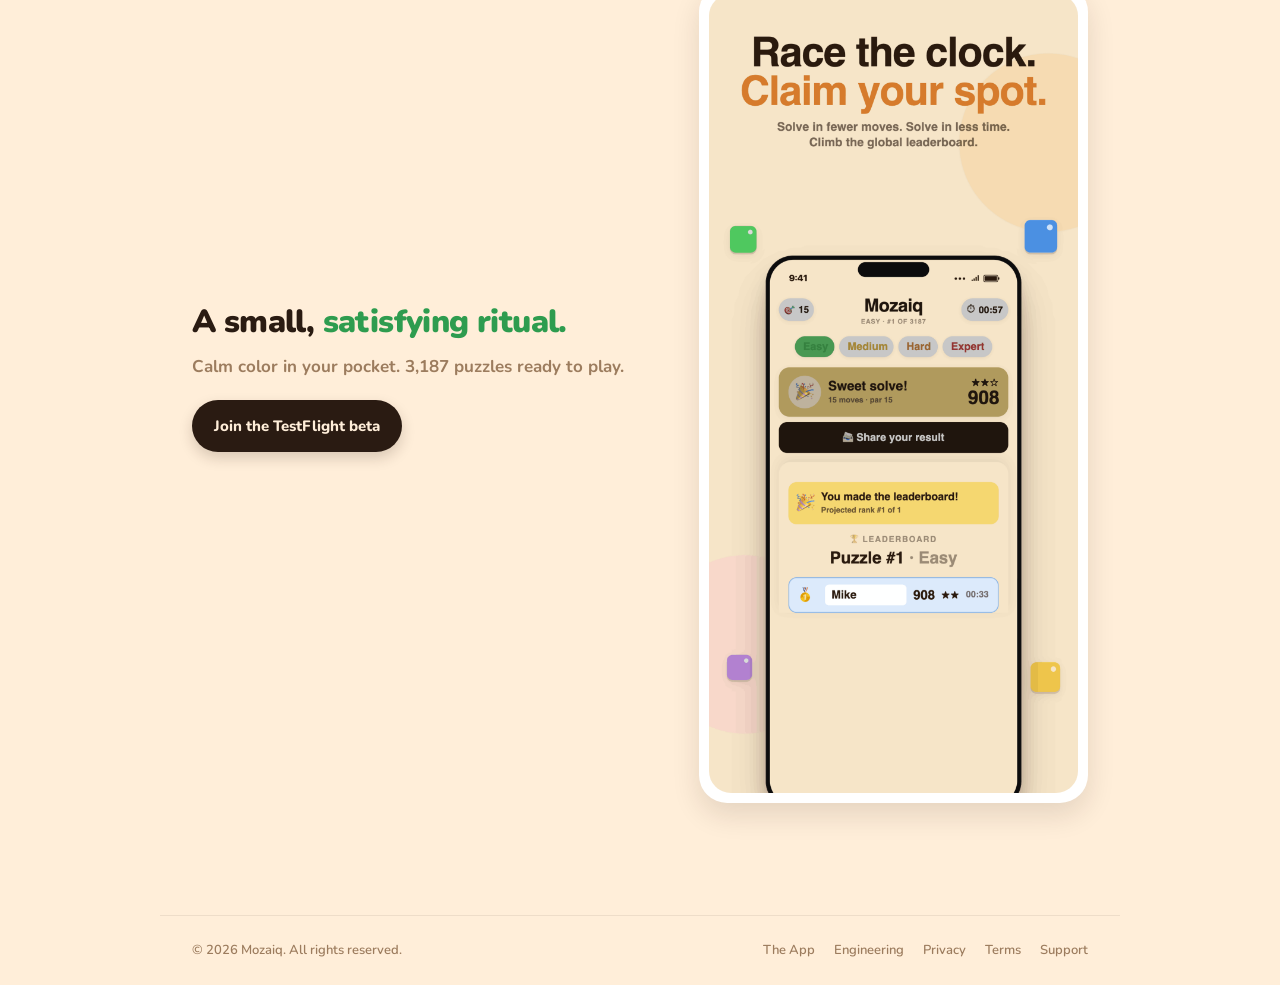
==== commit 5752de63: "Reframe build story as AI-directed; swap CTAs to TestFlight beta Updates the engineering page to cre" ====
--- a/index.html
+++ b/index.html
@@ -9,6 +9,8 @@
   <link rel="preconnect" href="https://fonts.gstatic.com" crossorigin>
   <link href="https://fonts.googleapis.com/css2?family=Nunito:wght@600;700;800;900&display=swap" rel="stylesheet">
   <link rel="stylesheet" href="style.css" />
+  <link rel="icon" type="image/png" href="favicon.png" />
+  <link rel="apple-touch-icon" href="favicon.png" />
 </head>
 <body>
   <nav class="nav">
@@ -44,7 +46,7 @@
       </p>
       <div class="cta-row">
         <!-- TODO: replace href="#" with real App Store / TestFlight URL when live -->
-        <a href="#" class="btn">Get Mozaiq for iPhone</a>
+        <a href="#" class="btn">Join the TestFlight beta</a>
         <a href="engineering.html" class="btn btn-secondary">How it's built</a>
       </div>
     </section>
@@ -161,7 +163,7 @@
         <p class="lede">Calm color in your pocket. 3,187 puzzles ready to play.</p>
         <div class="cta-row" style="justify-content: flex-start;">
           <!-- TODO: replace href="#" with real App Store / TestFlight URL when live -->
-          <a href="#" class="btn">Get Mozaiq for iPhone</a>
+          <a href="#" class="btn">Join the TestFlight beta</a>
         </div>
       </div>
     </section>
--- a/style.css
+++ b/style.css
@@ -23,6 +23,7 @@
   font-weight: 600;
   line-height: 1.6;
   -webkit-font-smoothing: antialiased;
+  overflow-x: hidden;        /* safety: fixed-position decorative blobs can poke off-canvas */
 }
 
 body {
@@ -567,12 +568,39 @@
   aspect-ratio: 9 / 19.5;
 }
 
-/* Mobile */
+/* ─────────────────────────────────────────────────────────────
+   Responsive
+   ───────────────────────────────────────────────────────────── */
+
+/* Nav: at ≤720px the 5 links + brand + 22px gaps cramp before
+   anything else does. Stack vertically — brand on top, links wrap
+   below in a centered row. Kicks in earlier than the 640px content
+   rules below on purpose. */
+@media (max-width: 720px) {
+  .nav {
+    flex-direction: column;
+    align-items: center;
+    gap: 14px;
+    padding: 20px 20px 16px;
+  }
+  .nav-links {
+    flex-wrap: wrap;
+    justify-content: center;
+    gap: 8px 18px;
+    width: 100%;
+  }
+  .nav-links a {
+    padding: 4px 2px;        /* taller tap target without changing visual rhythm */
+  }
+}
+
+/* Phone-sized content tweaks */
 @media (max-width: 640px) {
-  .nav, main, footer { padding-left: 20px; padding-right: 20px; }
-  .nav-links { gap: 14px; font-size: 13px; }
+  main, footer { padding-left: 20px; padding-right: 20px; }
   .page-title { font-size: 30px; }
+  .hero { padding: 36px 0 24px; }
   .hero h1 { font-size: 48px; }
+  .hero .tagline { font-size: 16px; }
   .card { padding: 24px; }
   .screenshot-strip { grid-template-columns: 1fr; max-width: 320px; margin-left: auto; margin-right: auto; }
   .feature-row, .feature-row.reverse {
@@ -582,4 +610,53 @@
   .feature-row.reverse .feature-shot { order: 0; }
   .feature-shot, .inline-shot { max-width: 320px; margin-left: auto; margin-right: auto; }
   .feature-copy h2 { font-size: 26px; }
-}
+  .arc-title { font-size: 24px; }
+  .stat-num { font-size: 24px; }
+  .stat-grid { grid-template-columns: 1fr 1fr; }
+
+  /* Footer: stack copyright on top, links wrap-centered below */
+  footer {
+    flex-direction: column;
+    align-items: center;
+    text-align: center;
+    gap: 10px;
+  }
+  footer > span:last-child {
+    display: flex;
+    flex-wrap: wrap;
+    justify-content: center;
+    gap: 6px 14px;
+  }
+  footer a {
+    margin-left: 0;
+  }
+}
+
+/* Small phones (iPhone SE 1st gen 320px, iPhone 12 mini 360px, iPhone 14 375px).
+   Hero/title shrink so they don't push the viewport; CTA buttons stack;
+   decorative background blobs shrink so they don't crowd content. */
+@media (max-width: 400px) {
+  .nav { padding: 16px 16px 12px; }
+  .nav-links { font-size: 13px; gap: 6px 14px; }
+  main { padding-left: 16px; padding-right: 16px; }
+  footer { padding-left: 16px; padding-right: 16px; font-size: 12px; }
+
+  .hero h1 { font-size: 42px; letter-spacing: -1px; }
+  .hero .tagline { font-size: 15px; }
+  .hero .description { font-size: 15px; }
+  .page-title { font-size: 26px; letter-spacing: -0.5px; }
+  .card { padding: 20px; border-radius: 18px; }
+  .card h2 { font-size: 18px; }
+  .feature-copy h2 { font-size: 22px; }
+
+  .stat-grid { grid-template-columns: 1fr; }
+  .stat-num { font-size: 26px; }
+
+  /* Decorative blobs — shrink + pull farther off-canvas on small screens */
+  body::before { width: 220px; height: 220px; top: -60px; left: -80px; }
+  body::after  { width: 200px; height: 200px; bottom: -70px; right: -60px; }
+
+  /* CTA buttons stack one-per-row */
+  .cta-row { flex-direction: column; align-items: stretch; }
+  .btn { justify-content: center; }
+}
